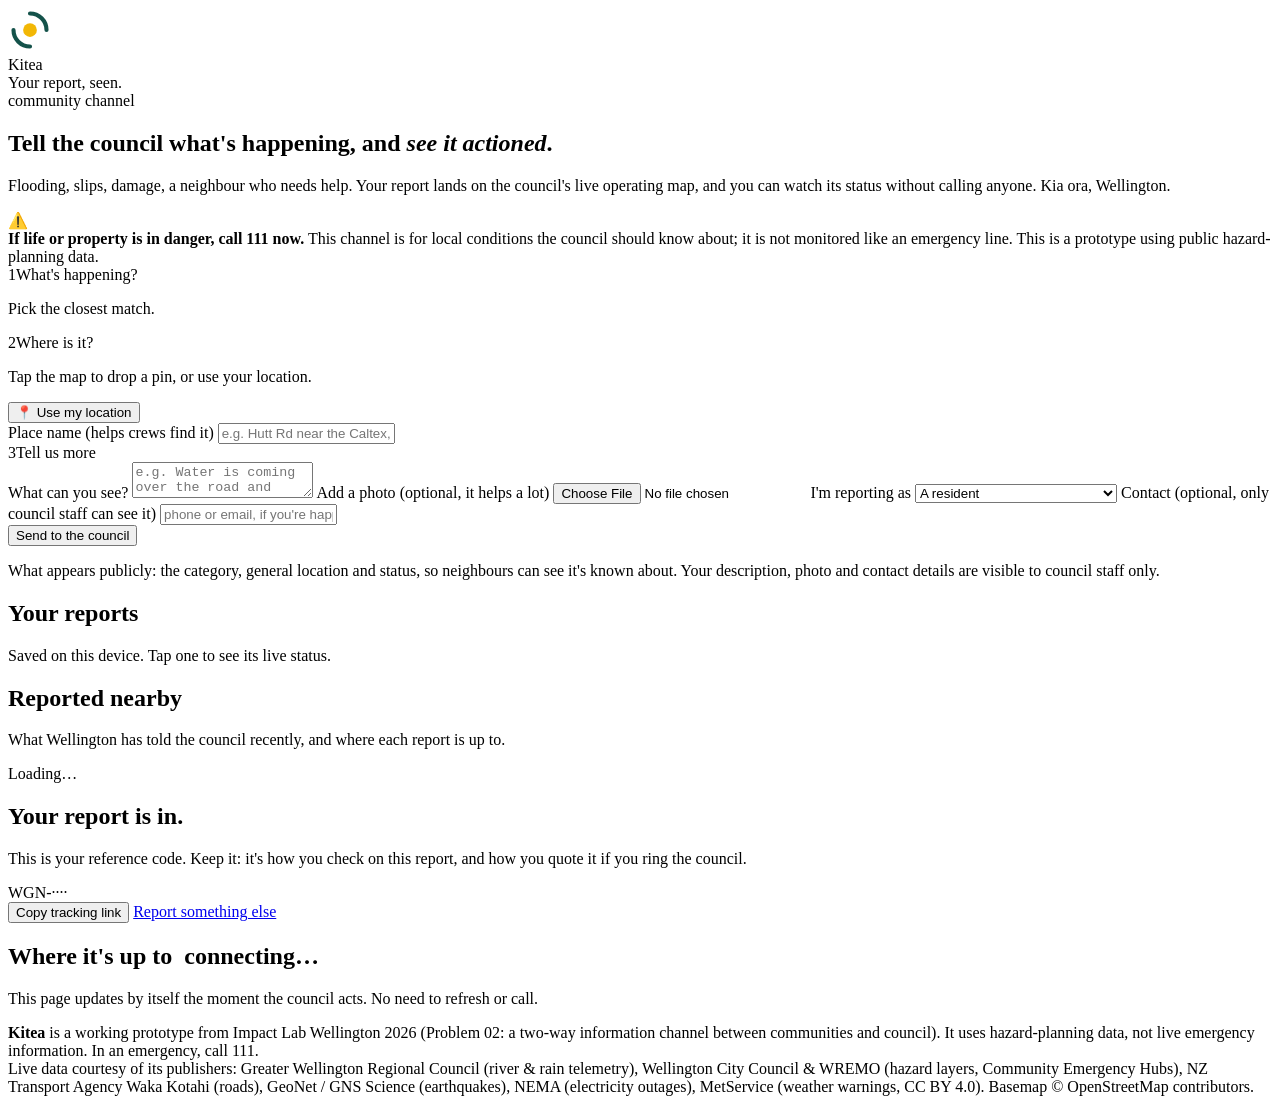
==== kitea/web/index.html @ b899f1ae "Kitea: standalone two-way community-council channel built from the prep-kit designs The hackathon ho" ====
<!DOCTYPE html>
<html lang="en-NZ">
<head>
<meta charset="utf-8">
<meta name="viewport" content="width=device-width, initial-scale=1">
<title>Kitea: report local conditions to the council, and see it actioned</title>
<meta name="description" content="Report flooding, slips and damage to the council in under a minute, get a reference code, and watch your report being actioned live.">
<link rel="stylesheet" href="/static/vendor/maplibre-gl.css">
<link rel="stylesheet" href="/static/kitea.css">
<link rel="icon" href="data:image/svg+xml,%3Csvg xmlns='http://www.w3.org/2000/svg' viewBox='0 0 32 32'%3E%3Ccircle cx='16' cy='16' r='5' fill='%23F2B705'/%3E%3Cpath d='M16 4a12 12 0 0 1 12 12' stroke='%2314524A' stroke-width='3' fill='none' stroke-linecap='round'/%3E%3Cpath d='M16 28A12 12 0 0 1 4 16' stroke='%2314524A' stroke-width='3' fill='none' stroke-linecap='round'/%3E%3C/svg%3E">
</head>
<body>
<div class="shell">

  <header class="masthead">
    <svg class="brandmark" width="44" height="44" viewBox="0 0 32 32" aria-hidden="true">
      <circle cx="16" cy="16" r="5" fill="#F2B705"/>
      <path d="M16 4a12 12 0 0 1 12 12" stroke="#14524A" stroke-width="3" fill="none" stroke-linecap="round"/>
      <path d="M16 28A12 12 0 0 1 4 16" stroke="#14524A" stroke-width="3" fill="none" stroke-linecap="round"/>
    </svg>
    <div>
      <div class="brand-name">Kitea</div>
      <div class="brand-tag">Your report, seen.</div>
    </div>
    <div class="masthead-right">
      <span id="live-tag" class="live-tag"><span class="live-dot"></span><span id="live-tag-text">community channel</span></span>
    </div>
  </header>

  <!-- ============ report form view ============ -->
  <main id="view-form">
    <section class="hero">
      <h1>Tell the council what's happening, and <em>see it actioned</em>.</h1>
      <p>Flooding, slips, damage, a neighbour who needs help. Your report lands
      on the council's live operating map, and you can watch its status without
      calling anyone. Kia ora, Wellington.</p>
    </section>

    <div class="notice-111" role="note">
      <span aria-hidden="true">⚠️</span>
      <div><strong>If life or property is in danger, call 111 now.</strong>
      This channel is for local conditions the council should know about;
      it is not monitored like an emergency line. This is a prototype using
      public hazard-planning data.</div>
    </div>

    <form class="card" id="report-form" novalidate>
      <div class="step">
        <div class="step-label"><span class="step-num">1</span><span id="lbl-what">What's happening?</span></div>
        <p class="step-hint">Pick the closest match.</p>
        <div class="step-body">
          <div class="chips" id="category-chips" role="group" aria-labelledby="lbl-what"></div>
        </div>
      </div>

      <div class="step">
        <div class="step-label"><span class="step-num">2</span>Where is it?</div>
        <p class="step-hint">Tap the map to drop a pin, or use your location.</p>
        <div class="step-body">
          <div id="pick-map" role="application" aria-label="Map: tap to mark the location of what you are reporting"></div>
          <div class="map-actions">
            <button type="button" class="btn" id="btn-locate">📍 Use my location</button>
          </div>
          <label class="field">Place name <span class="optional">(helps crews find it)</span>
            <input type="text" id="place-name" name="place_name" maxlength="200"
                   placeholder="e.g. Hutt Rd near the Caltex, Petone" autocomplete="off">
          </label>
          <div class="hazard-hint hidden" id="hazard-hint" aria-live="polite"></div>
        </div>
      </div>

      <div class="step">
        <div class="step-label"><span class="step-num">3</span>Tell us more</div>
        <div class="step-body">
          <label class="field">What can you see?
            <textarea id="description" name="description" maxlength="2000" required
              placeholder="e.g. Water is coming over the road and rising. Two cars turned around."></textarea>
          </label>
          <label class="field">Add a photo <span class="optional">(optional, it helps a lot)</span>
            <input type="file" id="photo" accept="image/*">
          </label>
          <label class="field">I'm reporting as
            <select id="reporter-role">
              <option value="resident">A resident</option>
              <option value="community-group">A community group</option>
              <option value="emergency-hub">A Community Emergency Hub</option>
              <option value="on-behalf">On behalf of someone else</option>
            </select>
          </label>
          <label class="field">Contact <span class="optional">(optional, only council staff can see it)</span>
            <input type="text" id="contact" maxlength="200" placeholder="phone or email, if you're happy to be contacted" autocomplete="off">
          </label>
        </div>
      </div>

      <button type="submit" class="btn btn-primary" id="btn-submit">Send to the council</button>
      <div class="form-error hidden" id="form-error" role="alert"></div>
      <p class="privacy-note">What appears publicly: the category, general
      location and status, so neighbours can see it's known about. Your
      description, photo and contact details are visible to council staff only.</p>
    </form>

    <section id="mine-section" class="hidden">
      <h2 class="section-title">Your reports</h2>
      <p class="section-sub">Saved on this device. Tap one to see its live status.</p>
      <div class="report-rows" id="mine-rows"></div>
    </section>

    <section>
      <h2 class="section-title">Reported nearby</h2>
      <p class="section-sub">What Wellington has told the council recently, and where each report is up to.</p>
      <div class="report-rows" id="public-rows"><div class="rows-empty">Loading…</div></div>
    </section>
  </main>

  <!-- ============ tracking view ============ -->
  <main id="view-track" class="hidden">
    <div class="ticket">
      <h2 id="track-heading">Your report is in.</h2>
      <p class="sub">This is your reference code. Keep it: it's how you check on this report, and how you quote it if you ring the council.</p>
      <div class="ref-code" id="track-ref">WGN-····</div>
      <div class="keep" id="track-summary"></div>
      <div class="ticket-actions">
        <button type="button" class="btn" id="btn-copy-link">Copy tracking link</button>
        <a class="btn" href="/" id="btn-new-report">Report something else</a>
      </div>
    </div>

    <h2 class="section-title" style="display:flex;align-items:center;gap:12px">
      Where it's up to
      <span class="live-tag" id="track-live"><span class="live-dot"></span><span id="track-live-text">connecting…</span></span>
    </h2>
    <p class="section-sub">This page updates by itself the moment the council acts. No need to refresh or call.</p>
    <ol class="timeline" id="track-timeline" aria-live="polite"></ol>

    <div class="hazard-hint hidden" id="track-hub"></div>
    <div class="form-error hidden" id="track-error" role="alert"></div>
  </main>

  <footer>
    <strong>Kitea</strong> is a working prototype from Impact Lab Wellington 2026
    (Problem 02: a two-way information channel between communities and council).
    It uses hazard-planning data, not live emergency information. In an emergency, call 111.<br>
    Live data courtesy of its publishers: Greater Wellington Regional Council
    (river &amp; rain telemetry), Wellington City Council &amp; WREMO (hazard layers,
    Community Emergency Hubs), NZ Transport Agency Waka Kotahi (roads),
    GeoNet / GNS Science (earthquakes), NEMA (electricity outages),
    MetService (weather warnings, CC BY 4.0). Basemap © OpenStreetMap contributors.
  </footer>
</div>

<script src="/static/vendor/maplibre-gl.js"></script>
<script src="/static/app.js"></script>
</body>
</html>
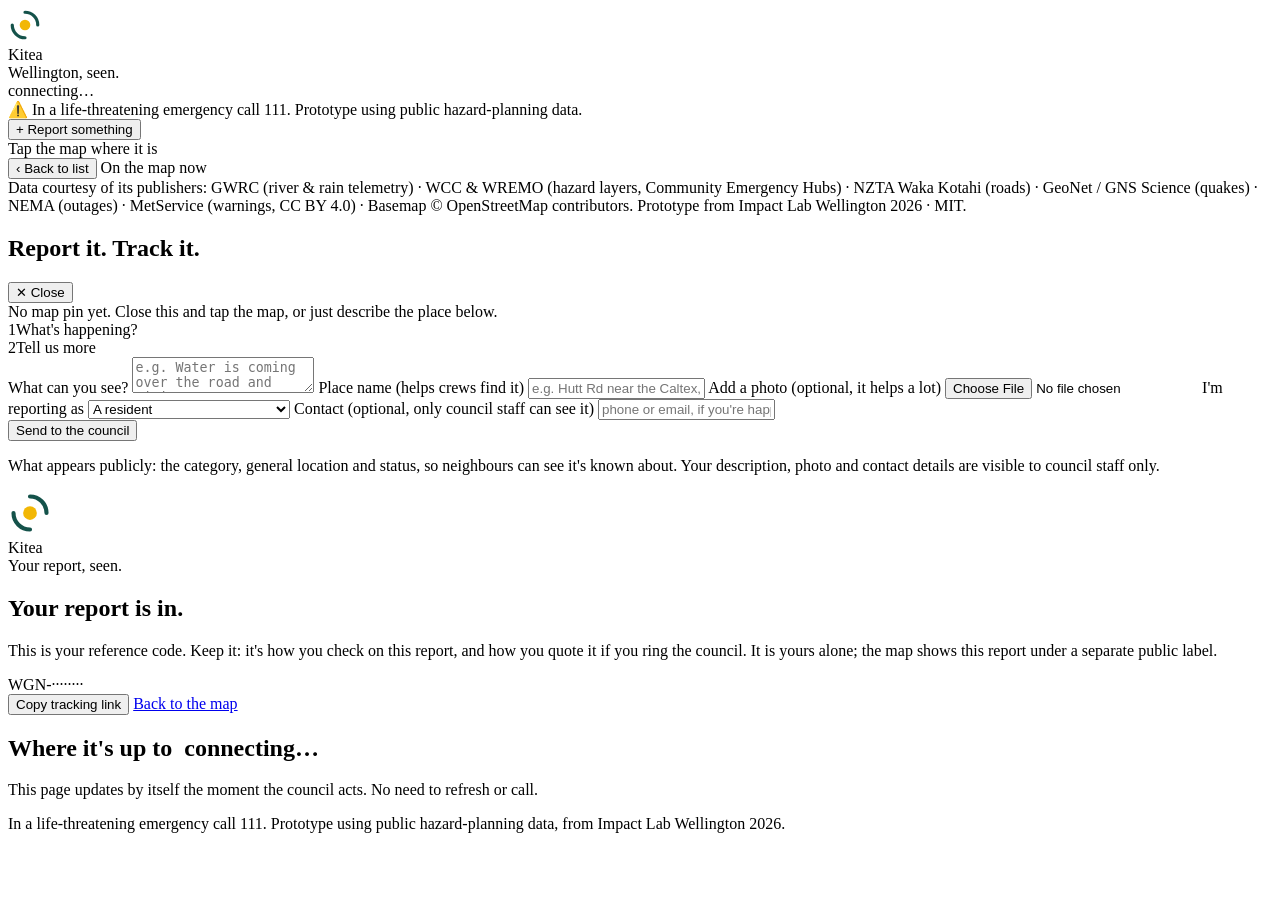
==== commit 776b59d9: "Kitea v2: one public canvas with lenses and provenance-first pins The public side collapses to a sin" ====
--- a/kitea/web/index.html
+++ b/kitea/web/index.html
@@ -3,15 +3,115 @@
 <head>
 <meta charset="utf-8">
 <meta name="viewport" content="width=device-width, initial-scale=1">
-<title>Kitea: report local conditions to the council, and see it actioned</title>
-<meta name="description" content="Report flooding, slips and damage to the council in under a minute, get a reference code, and watch your report being actioned live.">
+<title>Kitea: Wellington's community-council map. Report it, track it, see it actioned</title>
+<meta name="description" content="One live map of what Wellington is reporting to the council and what is officially confirmed. Report in under a minute, get a reference code, watch it actioned.">
 <link rel="stylesheet" href="/static/vendor/maplibre-gl.css">
 <link rel="stylesheet" href="/static/kitea.css">
 <link rel="icon" href="data:image/svg+xml,%3Csvg xmlns='http://www.w3.org/2000/svg' viewBox='0 0 32 32'%3E%3Ccircle cx='16' cy='16' r='5' fill='%23F2B705'/%3E%3Cpath d='M16 4a12 12 0 0 1 12 12' stroke='%2314524A' stroke-width='3' fill='none' stroke-linecap='round'/%3E%3Cpath d='M16 28A12 12 0 0 1 4 16' stroke='%2314524A' stroke-width='3' fill='none' stroke-linecap='round'/%3E%3C/svg%3E">
 </head>
-<body>
-<div class="shell">
+<body class="canvas">
 
+<!-- ================= canvas view (default) ================= -->
+<div id="view-canvas" style="display:contents">
+
+  <header class="canvas-head">
+    <svg class="brandmark" width="34" height="34" viewBox="0 0 32 32" aria-hidden="true">
+      <circle cx="16" cy="16" r="5" fill="#F2B705"/>
+      <path d="M16 4a12 12 0 0 1 12 12" stroke="#14524A" stroke-width="3" fill="none" stroke-linecap="round"/>
+      <path d="M16 28A12 12 0 0 1 4 16" stroke="#14524A" stroke-width="3" fill="none" stroke-linecap="round"/>
+    </svg>
+    <div>
+      <div class="brand-name">Kitea</div>
+      <div class="brand-tag">Wellington, seen.</div>
+    </div>
+    <nav class="lenses" id="lenses" aria-label="Show on the map"></nav>
+    <div class="masthead-right">
+      <span id="live-tag" class="live-tag"><span class="live-dot"></span><span id="live-tag-text">connecting…</span></span>
+    </div>
+  </header>
+
+  <div class="notice-slim" role="note">
+    ⚠️ In a life-threatening emergency call 111. Prototype using public hazard-planning data.
+  </div>
+
+  <div class="chipsbar" id="chipsbar" role="group" aria-label="Filter by type"></div>
+
+  <div class="canvas-body">
+    <div id="canvas-map" role="application" aria-label="Live map of reports and official information"></div>
+    <button id="btn-report-fab">+ Report something</button>
+    <div class="placing-banner hidden" id="placing-banner">Tap the map where it is</div>
+
+    <aside class="panel" aria-label="List and detail panel">
+      <div class="panel-head">
+        <button class="panel-back hidden" id="panel-back">‹ Back to list</button>
+        <span class="panel-title" id="panel-title">On the map now</span>
+      </div>
+      <div class="panel-scroll" id="panel-scroll"></div>
+      <div class="panel-foot">
+        Data courtesy of its publishers: GWRC (river &amp; rain telemetry) · WCC &amp; WREMO
+        (hazard layers, Community Emergency Hubs) · NZTA Waka Kotahi (roads) · GeoNet /
+        GNS Science (quakes) · NEMA (outages) · MetService (warnings, CC BY 4.0) ·
+        Basemap © OpenStreetMap contributors. Prototype from Impact Lab Wellington 2026 · MIT.
+      </div>
+    </aside>
+  </div>
+
+  <!-- report drawer -->
+  <div class="drawer-wrap hidden" id="drawer-wrap">
+    <div class="drawer" role="dialog" aria-modal="true" aria-label="Report something to the council">
+      <div class="drawer-head">
+        <h2>Report it. Track it.</h2>
+        <button class="drawer-close" id="drawer-close">✕ Close</button>
+      </div>
+      <div class="pin-state unset" id="pin-state">No map pin yet. Close this and tap the map, or just describe the place below.</div>
+      <div class="hazard-hint hidden" id="hazard-hint" aria-live="polite"></div>
+
+      <form class="card" id="report-form" novalidate>
+        <div class="step">
+          <div class="step-label"><span class="step-num">1</span><span id="lbl-what">What's happening?</span></div>
+          <div class="step-body">
+            <div class="chips" id="category-chips" role="group" aria-labelledby="lbl-what"></div>
+          </div>
+        </div>
+        <div class="step">
+          <div class="step-label"><span class="step-num">2</span>Tell us more</div>
+          <div class="step-body">
+            <label class="field">What can you see?
+              <textarea id="description" name="description" maxlength="2000" required
+                placeholder="e.g. Water is coming over the road and rising. Two cars turned around."></textarea>
+            </label>
+            <label class="field">Place name <span class="optional">(helps crews find it)</span>
+              <input type="text" id="place-name" maxlength="200"
+                     placeholder="e.g. Hutt Rd near the Caltex, Petone" autocomplete="off">
+            </label>
+            <label class="field">Add a photo <span class="optional">(optional, it helps a lot)</span>
+              <input type="file" id="photo" accept="image/*">
+            </label>
+            <label class="field">I'm reporting as
+              <select id="reporter-role">
+                <option value="resident">A resident</option>
+                <option value="community-group">A community group</option>
+                <option value="emergency-hub">A Community Emergency Hub</option>
+                <option value="on-behalf">On behalf of someone else</option>
+              </select>
+            </label>
+            <label class="field">Contact <span class="optional">(optional, only council staff can see it)</span>
+              <input type="text" id="contact" maxlength="200" placeholder="phone or email, if you're happy to be contacted" autocomplete="off">
+            </label>
+          </div>
+        </div>
+        <button type="submit" class="btn btn-primary" id="btn-submit">Send to the council</button>
+        <div class="form-error hidden" id="form-error" role="alert"></div>
+        <p class="privacy-note">What appears publicly: the category, general location
+        and status, so neighbours can see it's known about. Your description, photo
+        and contact details are visible to council staff only.</p>
+      </form>
+    </div>
+  </div>
+</div>
+
+<!-- ================= tracking view (?ref=) ================= -->
+<main id="view-track" class="hidden shell" style="overflow-y:auto">
   <header class="masthead">
     <svg class="brandmark" width="44" height="44" viewBox="0 0 32 32" aria-hidden="true">
       <circle cx="16" cy="16" r="5" fill="#F2B705"/>
@@ -22,132 +122,34 @@
       <div class="brand-name">Kitea</div>
       <div class="brand-tag">Your report, seen.</div>
     </div>
-    <div class="masthead-right">
-      <span id="live-tag" class="live-tag"><span class="live-dot"></span><span id="live-tag-text">community channel</span></span>
-    </div>
   </header>
 
-  <!-- ============ report form view ============ -->
-  <main id="view-form">
-    <section class="hero">
-      <h1>Tell the council what's happening, and <em>see it actioned</em>.</h1>
-      <p>Flooding, slips, damage, a neighbour who needs help. Your report lands
-      on the council's live operating map, and you can watch its status without
-      calling anyone. Kia ora, Wellington.</p>
-    </section>
+  <div class="ticket">
+    <h2 id="track-heading">Your report is in.</h2>
+    <p class="sub">This is your reference code. Keep it: it's how you check on this report, and how you quote it if you ring the council. It is yours alone; the map shows this report under a separate public label.</p>
+    <div class="ref-code" id="track-ref">WGN-········</div>
+    <div class="keep" id="track-summary"></div>
+    <div class="ticket-actions">
+      <button type="button" class="btn" id="btn-copy-link">Copy tracking link</button>
+      <a class="btn" href="/" id="btn-new-report">Back to the map</a>
+    </div>
+  </div>
 
-    <div class="notice-111" role="note">
-      <span aria-hidden="true">⚠️</span>
-      <div><strong>If life or property is in danger, call 111 now.</strong>
-      This channel is for local conditions the council should know about;
-      it is not monitored like an emergency line. This is a prototype using
-      public hazard-planning data.</div>
-    </div>
+  <h2 class="section-title" style="display:flex;align-items:center;gap:12px">
+    Where it's up to
+    <span class="live-tag" id="track-live"><span class="live-dot"></span><span id="track-live-text">connecting…</span></span>
+  </h2>
+  <p class="section-sub">This page updates by itself the moment the council acts. No need to refresh or call.</p>
+  <ol class="timeline" id="track-timeline" aria-live="polite"></ol>
 
-    <form class="card" id="report-form" novalidate>
-      <div class="step">
-        <div class="step-label"><span class="step-num">1</span><span id="lbl-what">What's happening?</span></div>
-        <p class="step-hint">Pick the closest match.</p>
-        <div class="step-body">
-          <div class="chips" id="category-chips" role="group" aria-labelledby="lbl-what"></div>
-        </div>
-      </div>
-
-      <div class="step">
-        <div class="step-label"><span class="step-num">2</span>Where is it?</div>
-        <p class="step-hint">Tap the map to drop a pin, or use your location.</p>
-        <div class="step-body">
-          <div id="pick-map" role="application" aria-label="Map: tap to mark the location of what you are reporting"></div>
-          <div class="map-actions">
-            <button type="button" class="btn" id="btn-locate">📍 Use my location</button>
-          </div>
-          <label class="field">Place name <span class="optional">(helps crews find it)</span>
-            <input type="text" id="place-name" name="place_name" maxlength="200"
-                   placeholder="e.g. Hutt Rd near the Caltex, Petone" autocomplete="off">
-          </label>
-          <div class="hazard-hint hidden" id="hazard-hint" aria-live="polite"></div>
-        </div>
-      </div>
-
-      <div class="step">
-        <div class="step-label"><span class="step-num">3</span>Tell us more</div>
-        <div class="step-body">
-          <label class="field">What can you see?
-            <textarea id="description" name="description" maxlength="2000" required
-              placeholder="e.g. Water is coming over the road and rising. Two cars turned around."></textarea>
-          </label>
-          <label class="field">Add a photo <span class="optional">(optional, it helps a lot)</span>
-            <input type="file" id="photo" accept="image/*">
-          </label>
-          <label class="field">I'm reporting as
-            <select id="reporter-role">
-              <option value="resident">A resident</option>
-              <option value="community-group">A community group</option>
-              <option value="emergency-hub">A Community Emergency Hub</option>
-              <option value="on-behalf">On behalf of someone else</option>
-            </select>
-          </label>
-          <label class="field">Contact <span class="optional">(optional, only council staff can see it)</span>
-            <input type="text" id="contact" maxlength="200" placeholder="phone or email, if you're happy to be contacted" autocomplete="off">
-          </label>
-        </div>
-      </div>
-
-      <button type="submit" class="btn btn-primary" id="btn-submit">Send to the council</button>
-      <div class="form-error hidden" id="form-error" role="alert"></div>
-      <p class="privacy-note">What appears publicly: the category, general
-      location and status, so neighbours can see it's known about. Your
-      description, photo and contact details are visible to council staff only.</p>
-    </form>
-
-    <section id="mine-section" class="hidden">
-      <h2 class="section-title">Your reports</h2>
-      <p class="section-sub">Saved on this device. Tap one to see its live status.</p>
-      <div class="report-rows" id="mine-rows"></div>
-    </section>
-
-    <section>
-      <h2 class="section-title">Reported nearby</h2>
-      <p class="section-sub">What Wellington has told the council recently, and where each report is up to.</p>
-      <div class="report-rows" id="public-rows"><div class="rows-empty">Loading…</div></div>
-    </section>
-  </main>
-
-  <!-- ============ tracking view ============ -->
-  <main id="view-track" class="hidden">
-    <div class="ticket">
-      <h2 id="track-heading">Your report is in.</h2>
-      <p class="sub">This is your reference code. Keep it: it's how you check on this report, and how you quote it if you ring the council.</p>
-      <div class="ref-code" id="track-ref">WGN-····</div>
-      <div class="keep" id="track-summary"></div>
-      <div class="ticket-actions">
-        <button type="button" class="btn" id="btn-copy-link">Copy tracking link</button>
-        <a class="btn" href="/" id="btn-new-report">Report something else</a>
-      </div>
-    </div>
-
-    <h2 class="section-title" style="display:flex;align-items:center;gap:12px">
-      Where it's up to
-      <span class="live-tag" id="track-live"><span class="live-dot"></span><span id="track-live-text">connecting…</span></span>
-    </h2>
-    <p class="section-sub">This page updates by itself the moment the council acts. No need to refresh or call.</p>
-    <ol class="timeline" id="track-timeline" aria-live="polite"></ol>
-
-    <div class="hazard-hint hidden" id="track-hub"></div>
-    <div class="form-error hidden" id="track-error" role="alert"></div>
-  </main>
+  <div class="hazard-hint hidden" id="track-hub"></div>
+  <div class="form-error hidden" id="track-error" role="alert"></div>
 
   <footer>
-    <strong>Kitea</strong> is a working prototype from Impact Lab Wellington 2026
-    (Problem 02: a two-way information channel between communities and council).
-    It uses hazard-planning data, not live emergency information. In an emergency, call 111.<br>
-    Live data courtesy of its publishers: Greater Wellington Regional Council
-    (river &amp; rain telemetry), Wellington City Council &amp; WREMO (hazard layers,
-    Community Emergency Hubs), NZ Transport Agency Waka Kotahi (roads),
-    GeoNet / GNS Science (earthquakes), NEMA (electricity outages),
-    MetService (weather warnings, CC BY 4.0). Basemap © OpenStreetMap contributors.
+    In a life-threatening emergency call 111. Prototype using public
+    hazard-planning data, from Impact Lab Wellington 2026.
   </footer>
-</div>
+</main>
 
 <script src="/static/vendor/maplibre-gl.js"></script>
 <script src="/static/app.js"></script>
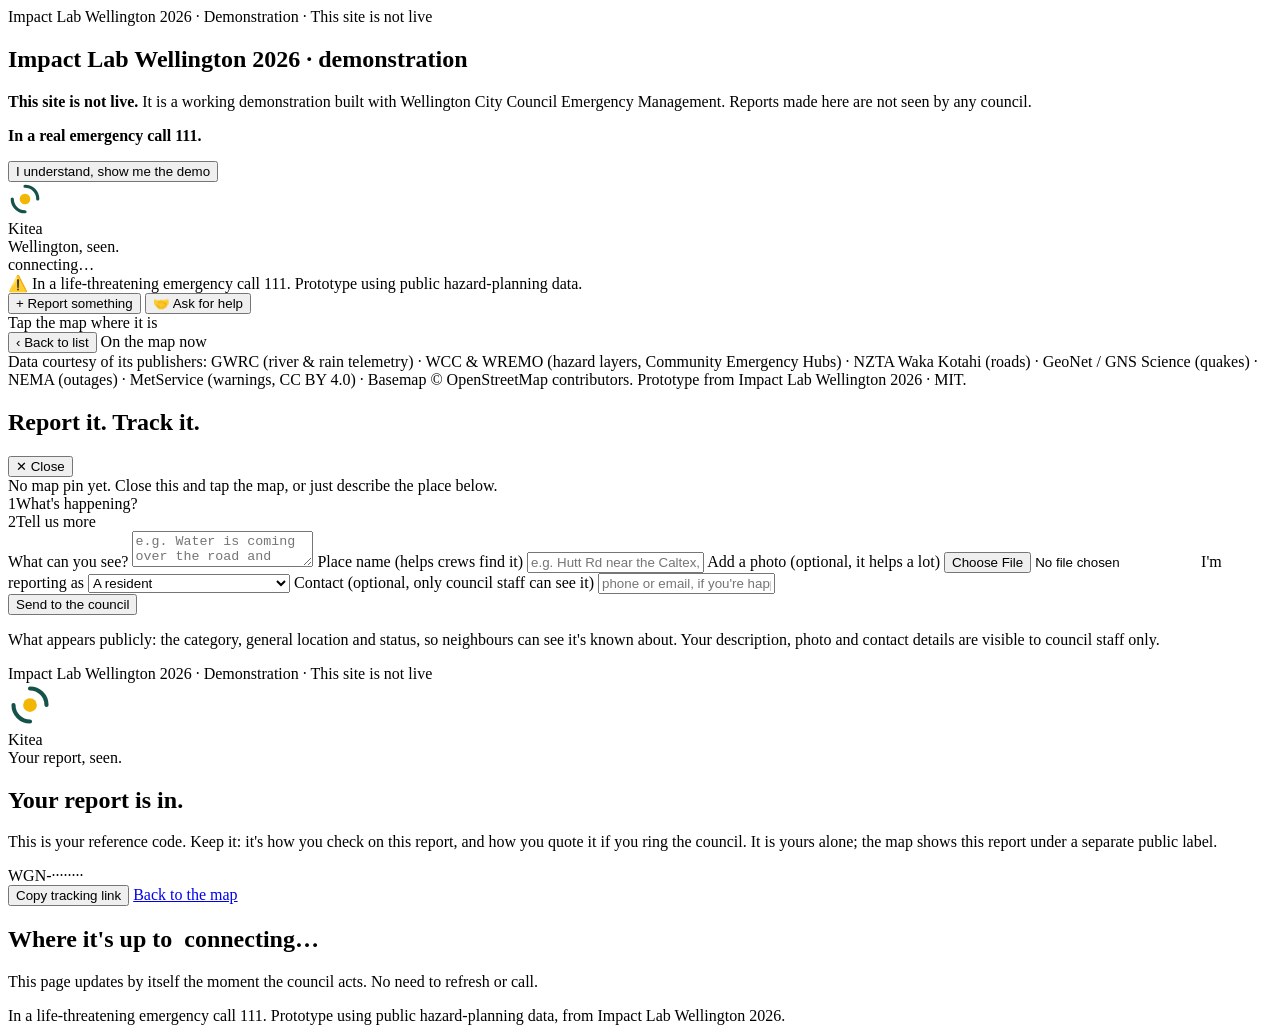
==== commit 030b878e: "Official design pass: Fira Sans, government header band, demo banner Typography moves to Fira Sans, " ====
--- a/kitea/web/index.html
+++ b/kitea/web/index.html
@@ -10,6 +10,17 @@
 <link rel="icon" href="data:image/svg+xml,%3Csvg xmlns='http://www.w3.org/2000/svg' viewBox='0 0 32 32'%3E%3Ccircle cx='16' cy='16' r='5' fill='%23F2B705'/%3E%3Cpath d='M16 4a12 12 0 0 1 12 12' stroke='%2314524A' stroke-width='3' fill='none' stroke-linecap='round'/%3E%3Cpath d='M16 28A12 12 0 0 1 4 16' stroke='%2314524A' stroke-width='3' fill='none' stroke-linecap='round'/%3E%3C/svg%3E">
 </head>
 <body class="canvas">
+<div class="demo-banner" role="note">Impact Lab Wellington 2026 · Demonstration · This site is not live</div>
+<div class="gate hidden" id="demo-gate" role="dialog" aria-modal="true" aria-labelledby="gate-title">
+  <div class="gate-card">
+    <h2 id="gate-title">Impact Lab Wellington 2026 · demonstration</h2>
+    <p><strong>This site is not live.</strong> It is a working demonstration
+    built with Wellington City Council Emergency Management. Reports made here
+    are not seen by any council.</p>
+    <p><strong>In a real emergency call 111.</strong></p>
+    <button class="gate-ok" id="gate-ok">I understand, show me the demo</button>
+  </div>
+</div>
 
 <!-- ================= canvas view (default) ================= -->
 <div id="view-canvas" style="display:contents">
@@ -39,6 +50,7 @@
   <div class="canvas-body">
     <div id="canvas-map" role="application" aria-label="Live map of reports and official information"></div>
     <button id="btn-report-fab">+ Report something</button>
+    <button id="btn-help-fab">🤝 Ask for help</button>
     <div class="placing-banner hidden" id="placing-banner">Tap the map where it is</div>
 
     <aside class="panel" aria-label="List and detail panel">
@@ -112,6 +124,7 @@
 
 <!-- ================= tracking view (?ref=) ================= -->
 <main id="view-track" class="hidden shell" style="overflow-y:auto">
+  <div class="demo-banner" role="note">Impact Lab Wellington 2026 · Demonstration · This site is not live</div>
   <header class="masthead">
     <svg class="brandmark" width="44" height="44" viewBox="0 0 32 32" aria-hidden="true">
       <circle cx="16" cy="16" r="5" fill="#F2B705"/>
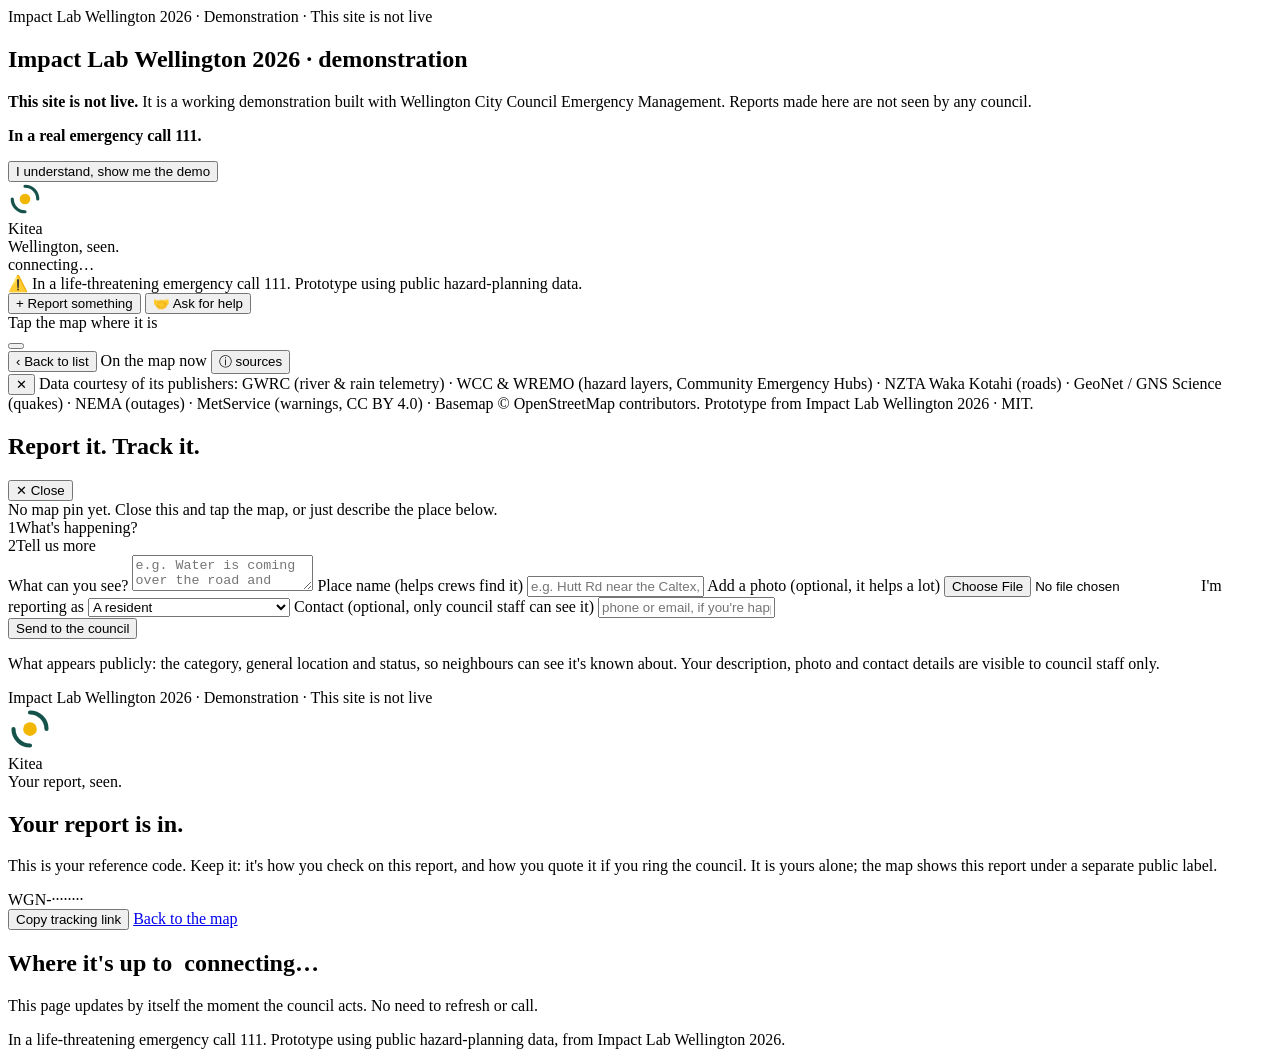
==== commit 5daf1f9f: "Pilot readiness: CI, coverage floor, backup drill, load smoke, mobile UX CI (GitHub Actions): ruff l" ====
--- a/kitea/web/index.html
+++ b/kitea/web/index.html
@@ -54,12 +54,15 @@
     <div class="placing-banner hidden" id="placing-banner">Tap the map where it is</div>
 
     <aside class="panel" aria-label="List and detail panel">
+      <button class="sheet-handle" id="sheet-handle" aria-label="Expand or collapse the list"></button>
       <div class="panel-head">
         <button class="panel-back hidden" id="panel-back">‹ Back to list</button>
         <span class="panel-title" id="panel-title">On the map now</span>
+        <button class="foot-reopen hidden" id="foot-reopen" aria-label="Show data sources">ⓘ sources</button>
       </div>
       <div class="panel-scroll" id="panel-scroll"></div>
-      <div class="panel-foot">
+      <div class="panel-foot" id="panel-foot">
+        <button class="foot-close" id="foot-close" aria-label="Hide the data sources note">✕</button>
         Data courtesy of its publishers: GWRC (river &amp; rain telemetry) · WCC &amp; WREMO
         (hazard layers, Community Emergency Hubs) · NZTA Waka Kotahi (roads) · GeoNet /
         GNS Science (quakes) · NEMA (outages) · MetService (warnings, CC BY 4.0) ·
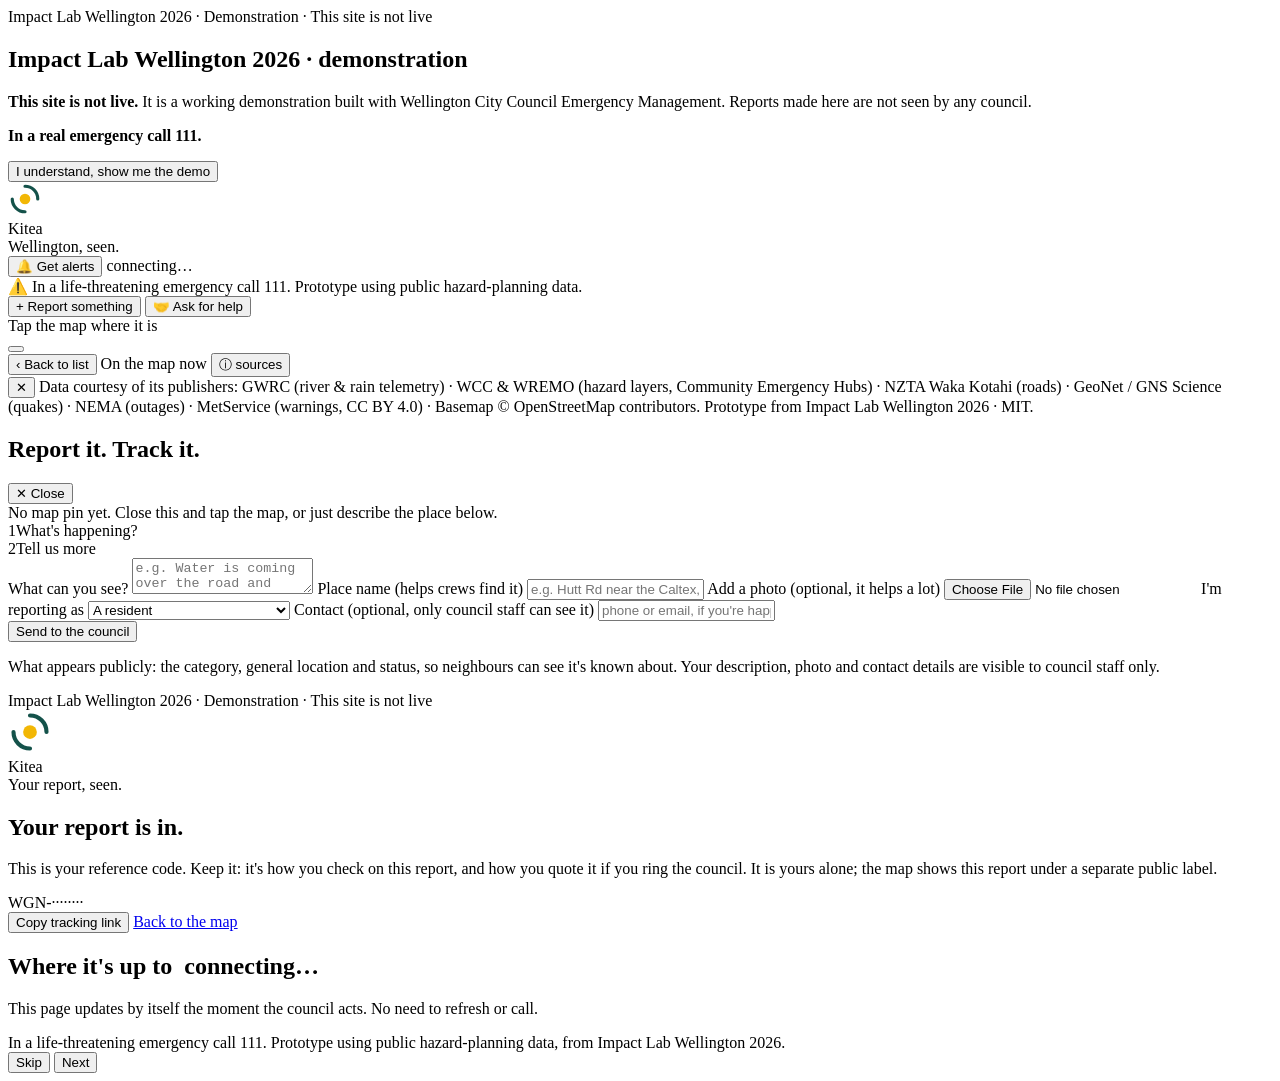
==== commit 2dc8fcd2: "v0.4: Simulate WCC staff (demo), abuse filter, broadcast alerts + sign-up, arrival tour Four public-" ====
--- a/kitea/web/index.html
+++ b/kitea/web/index.html
@@ -10,6 +10,7 @@
 <link rel="icon" href="data:image/svg+xml,%3Csvg xmlns='http://www.w3.org/2000/svg' viewBox='0 0 32 32'%3E%3Ccircle cx='16' cy='16' r='5' fill='%23F2B705'/%3E%3Cpath d='M16 4a12 12 0 0 1 12 12' stroke='%2314524A' stroke-width='3' fill='none' stroke-linecap='round'/%3E%3Cpath d='M16 28A12 12 0 0 1 4 16' stroke='%2314524A' stroke-width='3' fill='none' stroke-linecap='round'/%3E%3C/svg%3E">
 </head>
 <body class="canvas">
+<div class="alert-banner hidden" id="alert-banner" role="alert" aria-live="assertive"></div>
 <div class="demo-banner" role="note">Impact Lab Wellington 2026 · Demonstration · This site is not live</div>
 <div class="gate hidden" id="demo-gate" role="dialog" aria-modal="true" aria-labelledby="gate-title">
   <div class="gate-card">
@@ -37,6 +38,7 @@
     </div>
     <nav class="lenses" id="lenses" aria-label="Show on the map"></nav>
     <div class="masthead-right">
+      <button id="btn-alerts" class="alerts-btn" aria-pressed="false">🔔 Get alerts</button>
       <span id="live-tag" class="live-tag"><span class="live-dot"></span><span id="live-tag-text">connecting…</span></span>
     </div>
   </header>
@@ -115,6 +117,8 @@
             </label>
           </div>
         </div>
+        <input type="text" id="hp-website" name="website" tabindex="-1" autocomplete="off"
+               style="position:absolute;left:-9999px;height:1px;width:1px" aria-hidden="true">
         <button type="submit" class="btn btn-primary" id="btn-submit">Send to the council</button>
         <div class="form-error hidden" id="form-error" role="alert"></div>
         <p class="privacy-note">What appears publicly: the category, general location
@@ -167,6 +171,17 @@
   </footer>
 </main>
 
+<div class="tour hidden" id="tour" aria-live="polite">
+  <div class="tour-spot" id="tour-spot"></div>
+  <div class="tour-pop" id="tour-pop">
+    <div class="tour-body" id="tour-body"></div>
+    <div class="tour-nav">
+      <button class="tour-skip" id="tour-skip">Skip</button>
+      <span class="tour-count" id="tour-count"></span>
+      <button class="tour-next" id="tour-next">Next</button>
+    </div>
+  </div>
+</div>
 <script src="/static/vendor/maplibre-gl.js"></script>
 <script src="/static/app.js"></script>
 </body>
